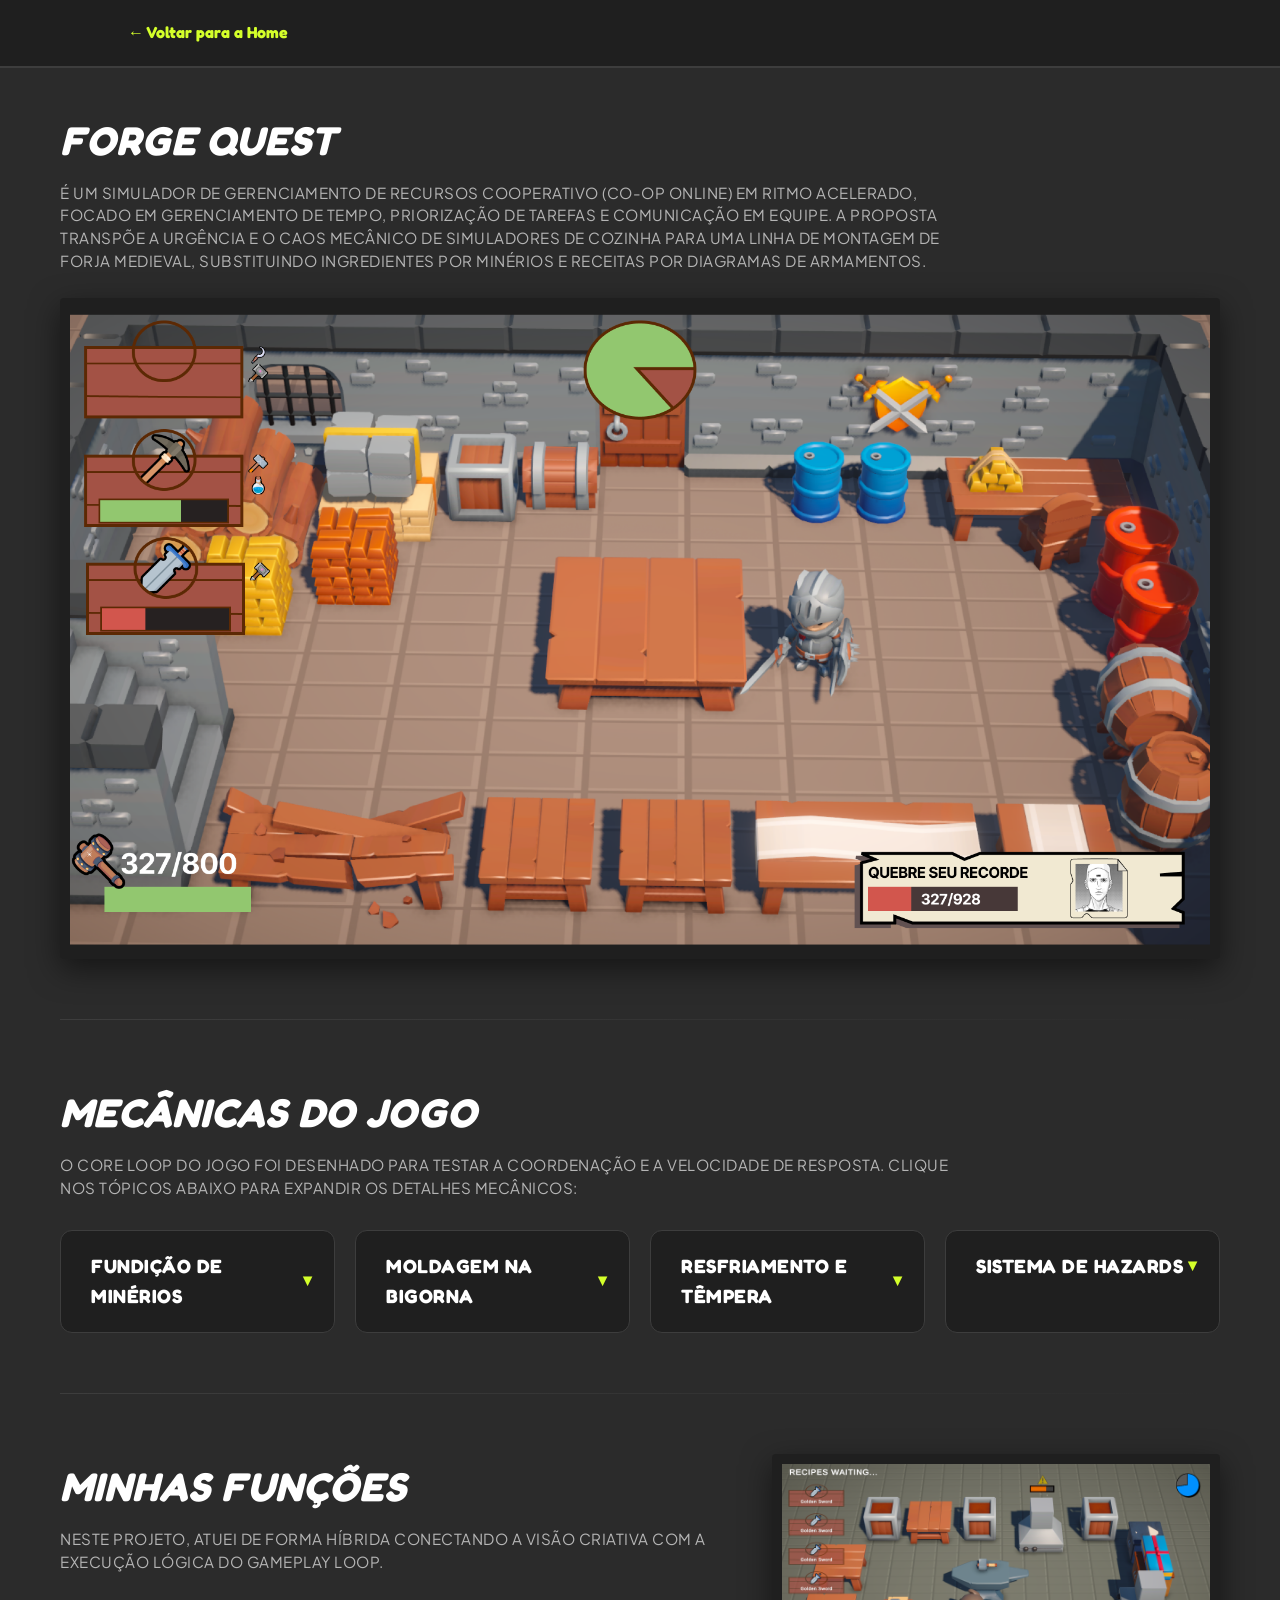
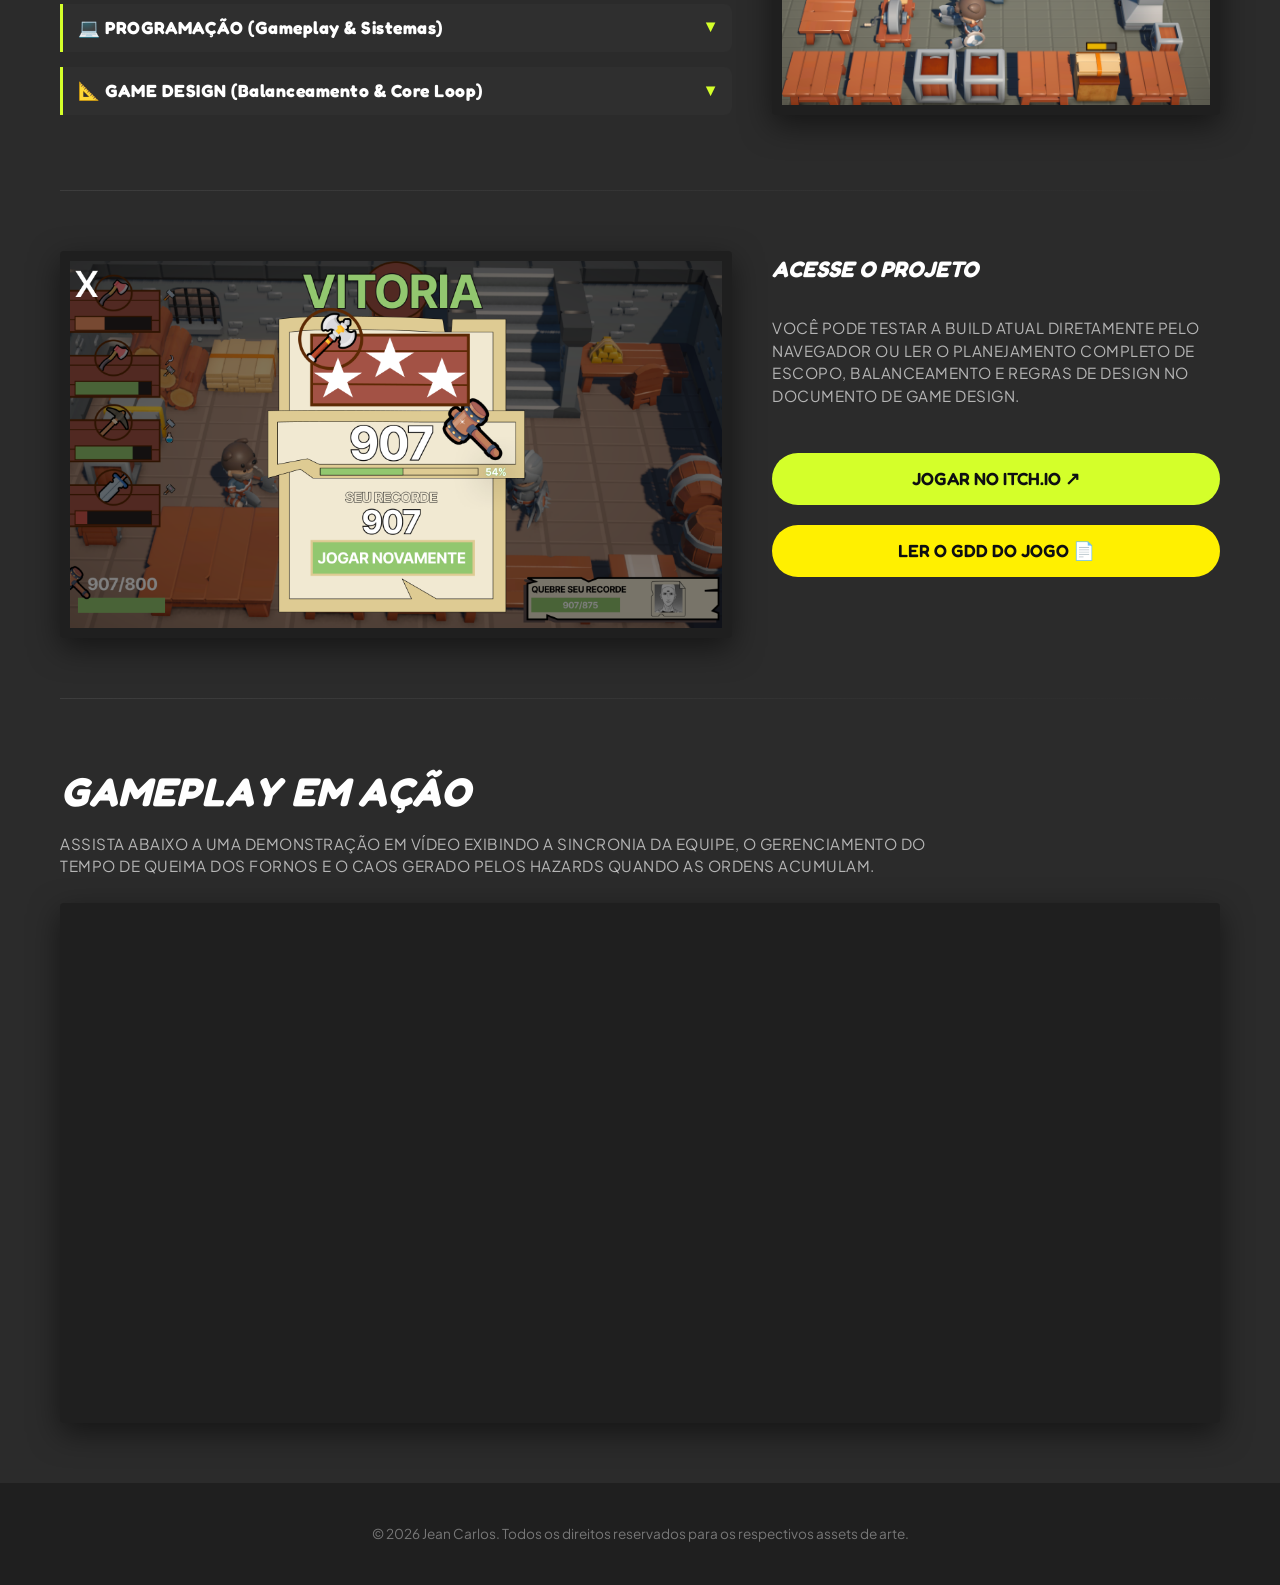
==== projetodetalhe_FORGEQUEST.html @ b70c37a9 "Add files via upload" ====
<!DOCTYPE html>
<html lang="pt-BR">
<head>
    <meta charset="UTF-8">
    <meta name="viewport" content="width=device-width, initial-scale=1.0">
    <title>Forge Quest - Detalhes do Desenvolvimento</title>
    <link rel="stylesheet" href="style.css">
</head>
<body class="body-detail">

    <nav class="detail-nav">
        <a href="index.html" class="btn-back">← Voltar para a Home</a>
    </nav>

    <main class="container-detail">

        <section class="detail-section">
            <h2 class="detail-title">FORGE QUEST</h2>
            <p class="detail-description">
                É um simulador de gerenciamento de recursos cooperativo (co-op online) em ritmo acelerado, focado em gerenciamento de tempo, priorização de tarefas e comunicação em equipe. A proposta transpõe a urgência e o caos mecânico de simuladores de cozinha para uma linha de montagem de forja medieval, substituindo ingredientes por minérios e receitas por diagramas de armamentos.
            </p>
            <div class="image-wrapper large-image">
                <img src="assets/jogo.png" alt="Interface Principal do Jogo Forge Quest">
            </div>
        </section>

        <hr class="detail-divider">

        <section class="detail-section">
            <h2 class="detail-title">Mecânicas do Jogo</h2>
            <p class="detail-description">
                O core loop do jogo foi desenhado para testar a coordenação e a velocidade de resposta. Clique nos tópicos abaixo para expandir os detalhes mecânicos:
            </p>

            <div class="mechanics-grid">
                <details class="mechanic-card">
                    <summary class="mechanic-summary">
                        <span class="mechanic-icon"></span>
                        <h4 class="mechanic-card-title">Fundição de Minérios</h4>
                        <span class="arrow-toggle">▼</span>
                    </summary>
                    <p class="detail-description mechanics-dropdown-text">
                        Os jogadores precisam coletar matéria-prima bruta e abastecer os fornos. Cada tipo de minério exige um tempo exato de aquecimento. Retirar antes resulta em material fraco; passar do tempo estraga o produto e gera riscos de acidente.
                    </p>
                </details>

                <details class="mechanic-card">
                    <summary class="mechanic-summary">
                        <span class="mechanic-icon"></span>
                        <h4 class="mechanic-card-title">Moldagem na Bigorna</h4>
                        <span class="arrow-toggle">▼</span>
                    </summary>
                    <p class="detail-description mechanics-dropdown-text">
                        Após o aquecimento, o metal deve ser moldado através de um sistema de mini-game baseado em tempo de reação (Quick Time Events). Golpes precisos garantem bônus de qualidade nas armas entregues ao rei.
                    </p>
                </details>

                <details class="mechanic-card">
                    <summary class="mechanic-summary">
                        <span class="mechanic-icon"></span>
                        <h4 class="mechanic-card-title">Resfriamento e Têmpera</h4>
                        <span class="arrow-toggle">▼</span>
                    </summary>
                    <p class="detail-description mechanics-dropdown-text">
                        A última etapa exige que as peças quentes passem pelos baldes de água. O processo deve ser imediato para não atrasar a linha de produção, demandando sincronia perfeita no revezamento dos itens entre os jogadores.
                    </p>
                </details>

                <details class="mechanic-card">
                    <summary class="mechanic-summary">
                        <span class="mechanic-icon"></span>
                        <h4 class="mechanic-card-title">Sistema de Hazards</h4>
                        <span class="arrow-toggle">▼</span>
                    </summary>
                    <p class="detail-description mechanics-dropdown-text">
                        O principal elemento caótico do ambiente. Estações de trabalho sobrecarregadas ou minérios esquecidos no calor iniciam focos de fogo de forma procedural. Os jogadores devem parar suas tarefas normais para conter o incêndio antes que a oficina quebre.
                    </p>
                </details>
            </div>
        </section>

        <hr class="detail-divider">

        <section class="detail-section grid-2-columns">
            <div class="side-text">
                <h2 class="detail-title">Minhas Funções</h2>
                <p class="detail-description" style="margin-bottom: 30px;">
                    Neste projeto, atuei de forma híbrida conectando a visão criativa com a execução lógica do gameplay loop.
                </p>

                <details class="role-subtopic">
                    <summary class="role-summary">
                        <h4 class="role-sub-title">💻 PROGRAMAÇÃO (Gameplay & Sistemas)</h4>
                        <span class="arrow-toggle">▼</span>
                    </summary>
                    <p class="detail-description role-dropdown-text">
                        Responsável pelo desenvolvimento da lógica dos estados de temperatura dos materiais, codificação do algoritmo procedural que distribui as ordens de armamentos com base no tempo de partida e calibração fina dos inputs na bigorna para garantir um feedback rápido e preciso ao jogador.
                    </p>
                </details>

                <details class="role-subtopic">
                    <summary class="role-summary">
                        <h4 class="role-sub-title">📐 GAME DESIGN (Balanceamento & Core Loop)</h4>
                        <span class="arrow-toggle">▼</span>
                    </summary>
                    <p class="detail-description role-dropdown-text">
                        Estruturação do fluxo de produção de itens para criar gargalos intencionais, gerenciamento de ritmo (pacing) através dos sistemas de hazards/incêndios e mapeamento da curva de dificuldade de cada partida para incentivar a cooperação extrema entre os jogadores.
                    </p>
                </details>
            </div>

            <div class="side-info" style="justify-content: center;">
                <div class="image-wrapper">
                    <img src="assets/BarTime2.png" alt="Demonstração técnica de mecânica ou código">
                </div>
            </div>
        </section>

        <hr class="detail-divider">

        <section class="detail-section grid-2-columns">
            <div class="image-wrapper">
                <img src="assets/vitoria.png" alt="Amostra do ambiente de Forge Quest">
            </div>
            <div class="side-info" style="justify-content: center; gap: 20px;">
                <h3 class="detail-subtitle">Acesse o Projeto</h3>
                <p class="detail-description">
                    Você pode testar a build atual diretamente pelo navegador ou ler o planejamento completo de escopo, balanceamento e regras de design no documento de Game Design.
                </p>
                <a href="LINK_DO_SEU_ITCH_IO" target="_blank" class="btn" style="text-align: center; text-transform: uppercase;">Jogar no Itch.io ↗</a>
                <a href="LINK_DO_SEU_GDD" target="_blank" class="btn" style="text-align: center; text-transform: uppercase; background-color: var(--accent-yellow);">Ler o GDD do Jogo 📄</a>
            </div>
        </section>

        <hr class="detail-divider">

        <section class="detail-section">
            <h2 class="detail-title">Gameplay em Ação</h2>
            <p class="detail-description">
                Assista abaixo a uma demonstração em vídeo exibindo a sincronia da equipe, o gerenciamento do tempo de queima dos fornos e o caos gerado pelos hazards quando as ordens acumulam.
            </p>
            
            <div class="image-wrapper large-image">
                <iframe 
                    width="100%" 
                    height="500" 
                    src="https://www.youtube.com/embed/OpC3bplRWCE" 
                    title="Forge Quest - Gameplay em Ação" 
                    frameborder="0" 
                    allow="accelerometer; autoplay; clipboard-write; encrypted-media; gyroscope; picture-in-picture; web-share" 
                    allowfullscreen 
                    style="border-radius: 4px; display: block;">
                </iframe>
            </div>
        </section>

    </main>

    <footer class="detail-footer">
        <p>&copy; 2026 Jean Carlos. Todos os direitos reservados para os respectivos assets de arte.</p>
    </footer>

</body>
</html>
---- style.css ----
/* ==========================================================================
   1. CONFIGURAÇÕES GERAIS E VARIÁVEIS
   ========================================================================== */
@import url('https://fonts.googleapis.com/css2?family=Fredoka:wght@300..700&family=Plus+Jakarta+Sans:wght@300..800&display=swap');

:root {
    --bg-dark: #0e0f11;
    --bg-light: #798b10;
    --accent-vibrant: #d4ff2a;
    --accent-yellow: #fff000;
    --text-light: #ffffff;
    --text-dark: #0e0f11;
    --card-bg-dark: #000000;
    
    --font-title: 'Fredoka', sans-serif;
    --font-body: 'Plus Jakarta Sans', sans-serif;
}

* {
    margin: 0;
    padding: 0;
    box-sizing: border-box;
    scroll-behavior: smooth;
}

body {
    font-family: var(--font-body);
    background-color: var(--bg-dark);
    color: var(--text-light);
    overflow-x: hidden;
    line-height: 1.6;
}

h1, h2, h3, h4 {
    font-family: var(--font-title);
    font-weight: 700;
}

img {
    max-width: 100%;
    display: block;
}

/* ==========================================================================
   2. COMPONENTES REUTILIZÁVEIS (BOTÕES E SEÇÕES)
   ========================================================================== */
.section-dark {
    background-color: var(--bg-dark);
    padding: 80px 10%;
}

.section-light {
    background-color: var(--bg-light);
    color: var(--text-dark);
    padding: 80px 10%;
}

.highlight {
    color: var(--accent-vibrant);
}

.btn {
    display: inline-block;
    background-color: var(--accent-vibrant);
    color: var(--text-dark);
    padding: 12px 35px;
    border-radius: 50px;
    font-family: var(--font-title);
    font-size: 1.1rem;
    text-decoration: none;
    font-weight: 600;
    transition: transform 0.2s ease, box-shadow 0.2s ease;
}

.btn:hover {
    transform: translateY(-3px);
    box-shadow: 0 5px 15px rgba(212, 255, 42, 0.4);
}

.social-icons {
    display: flex;
    gap: 15px;
    margin-top: 30px;
}

.social-icons a img {
    width: 35px;
    height: 35px;
    transition: transform 0.2s;
    filter: brightness(0) invert(1);
}

.social-icons a:hover img {
    transform: scale(1.1);
}

/* ==========================================================================
   3. CABEÇALHO / HERO SECTION
   ========================================================================== */
.header-main {
    display: flex;
    align-items: center;
    justify-content: space-between;
    min-height: 90vh;
    gap: 50px;
}

.header-main .content-left {
    flex: 1;
    max-width: 600px;
}

.header-main h1 {
    font-size: 3.5rem;
    margin-bottom: 10px;
    line-height: 1.2;
}

.header-main .subtitle {
    color: var(--accent-yellow);
    font-size: 1.3rem;
    font-weight: 600;
    margin-bottom: 20px;
}

.header-main p {
    font-size: 1.1rem;
    color: #a0a0a0;
    margin-bottom: 30px;
}

.header-main .content-right {
    flex: 1;
    display: flex;
    flex-direction: column;
    align-items: center;
    position: relative;
}

.profile-image {
    width: 320px; 
    height: 320px; 
    border-radius: 50%; 
    object-fit: cover; 
    border: 4px solid var(--accent-vibrant); 
    margin: 0 auto;
}

.portfolio-tagline {
    margin-top: 20px;
    font-family: var(--font-title);
    font-size: 1.8rem;
    text-align: center;
    line-height: 1.1;
}

.accent-font {
    color: var(--accent-yellow);
    font-style: italic;
    font-size: 1.5rem;
}

/* ==========================================================================
   4. SEÇÃO O QUE EU FAÇO (CARDS VERDES)
   ========================================================================== */
.services-section h2 {
    font-size: 3rem;
    text-align: center;
    margin-bottom: 50px;
    color: var(--text-light);
}

.services-grid {
    display: grid;
    grid-template-columns: repeat(auto-fit, minmax(280px, 1fr));
    gap: 30px;
}

.service-card {
    background-color: var(--accent-vibrant);
    border-radius: 24px;
    padding: 25px;
    display: flex;
    flex-direction: column;
    align-items: center;
    text-align: center;
    border: 3px solid var(--bg-dark);
}

.service-card img {
    width: 100%;
    height: 180px;
    object-fit: cover;
    border-radius: 18px;
    margin-bottom: 20px;
}

.service-card h3 {
    font-size: 1.5rem;
    margin-bottom: 15px;
    color: var(--text-dark);
}

.service-card p {
    font-size: 0.95rem;
    color: #222;
    margin-bottom: 20px;
    flex-grow: 1;
}

.tools {
    background-color: var(--card-bg-dark);
    width: 100%;
    padding: 15px;
    border-radius: 16px;
    display: flex;
    flex-wrap: wrap;
    gap: 8px;
    justify-content: center;
}

.tools span {
    background-color: #1a1c20;
    color: var(--accent-vibrant);
    padding: 5px 12px;
    border-radius: 20px;
    font-size: 0.8rem;
    font-weight: bold;
}

/* ==========================================================================
   5. SEÇÃO PROJETOS EM DESTAQUE
   ========================================================================== */
.projects-section h2 {
    font-size: 3rem;
    text-align: center;
    margin-bottom: 10px;
}

.projects-section .tagline {
    text-align: center;
    color: #a0a0a0;
    margin-bottom: 60px;
    font-size: 1.1rem;
}

.projects-showcase {
    display: flex;
    flex-direction: column;
    gap: 40px;
}

.project-item {
    display: flex;
    background-color: var(--accent-yellow);
    color: var(--text-dark);
    text-decoration: none;
    border-radius: 30px;
    overflow: hidden;
    align-items: center;
    transition: transform 0.3s ease;
}

.project-item:hover {
    transform: scale(1.02);
}

.project-right {
    background-color: var(--accent-vibrant);
}

.project-item img {
    width: 50%;
    height: 350px;
    object-fit: cover;
}

.project-text {
    width: 50%;
    padding: 50px;
    display: flex;
    flex-direction: column;
    justify-content: center;
}

.project-text h4 {
    font-size: 2.2rem;
    margin-bottom: 15px;
}

.project-text p {
    font-size: 1.1rem;
    margin-bottom: 30px;
    color: #111;
}

.view-project {
    font-family: var(--font-title);
    font-weight: bold;
    font-size: 1.1rem;
    display: inline-flex;
    align-items: center;
    gap: 5px;
}

.view-project::after {
    content: ' ↗';
}

/* ==========================================================================
   6. SEÇÃO CONTATO (FAÇA SEU PEDIDO)
   ========================================================================== */
.contact-card {
    background-color: var(--card-bg-dark);
    color: var(--text-light);
    border-radius: 40px;
    padding: 60px;
    max-width: 800px;         
    margin: 0 auto;           
    text-align: center;       
    display: flex;
    flex-direction: column;   
    align-items: center;      
    justify-content: center;
    gap: 20px;
}

.contact-text {
    width: 100%;             
    display: flex;
    flex-direction: column;
    align-items: center;      
}

.contact-text h3 {
    font-size: 3.5rem;
    line-height: 1.1;
    margin-bottom: 20px;
    color: var(--text-light);
}

.contact-text p {
    color: #a0a0a0;
    font-size: 1.1rem;
    margin-bottom: 30px;
    max-width: 500px;
    margin-left: auto;        
    margin-right: auto;       
}

.social-vertical {
    display: flex;
    flex-direction: row;
    gap: 15px;
    margin-bottom: 35px;
    align-items: center;      
}

.social-vertical a {
    color: var(--text-light);
    text-decoration: none;
    display: flex;
    align-items: center;
    gap: 10px;
    font-size: 1.1rem;
}

.contact-cta {
    width: 100%;
    display: flex;
    justify-content: center;  
}

.contact-image {
    flex: 1;
    display: flex;
    justify-content: center;
}

.contact-image img {
    max-height: 400px;
    border-radius: 30px;
    object-fit: cover;
}

/* ==========================================================================
   7. RESPONSIVIDADE PÁGINA PRINCIPAL (MOBILE)
   ========================================================================== */
@media (max-width: 968px) {
    .header-main {
        flex-direction: column-reverse;
        text-align: center;
        padding-top: 40px;
    }
    
    .social-icons {
        justify-content: center;
    }

    .project-item {
        flex-direction: column !important; 
    }

    .project-item img, .project-text {
        width: 100%;
    }

    .project-text {
        padding: 30px;
    }

    .contact-card {
        flex-direction: column;
        padding: 40px 20px;
        text-align: center;
    }

    .contact-text h3 {
        font-size: 2.5rem;
    }

    .social-vertical a {
        justify-content: center;
    }
}

/* ==========================================================================
   8. ESTILOS EXCLUSIVOS DA PÁGINA DE DETALHES (PROJETO INTERNO)
   ========================================================================== */
.body-detail {
    background-color: #2b2b2b;
    color: #e5e5e5;
}

.detail-nav {
    display: flex;
    justify-content: space-between;
    align-items: center;
    padding: 20px 10%;
    background-color: #1f1f1f;
    border-bottom: 2px solid #3d3d3d;
    position: sticky;
    top: 0;
    z-index: 1000;
}

.btn-back {
    color: var(--accent-vibrant);
    text-decoration: none;
    font-family: var(--font-title);
    font-weight: bold;
    transition: color 0.2s;
}

.btn-back:hover {
    color: var(--accent-yellow);
}

.game-title-nav {
    font-size: 1.1rem;
    color: #b5b5b5;
}

.container-detail {
    max-width: 1200px;
    margin: 40px auto;
    padding: 0 20px;
}

.detail-section {
    margin-bottom: 60px;
}

.detail-title {
    font-family: var(--font-title);
    font-size: 2.5rem;
    font-style: italic;
    color: #ffffff;
    text-transform: uppercase;
    letter-spacing: 1px;
    margin-bottom: 10px;
}

.detail-subtitle {
    font-family: var(--font-title);
    font-size: 1.4rem;
    font-style: italic;
    color: #ffffff;
    text-transform: uppercase;
    margin-bottom: 10px;
}

.detail-description {
    font-family: var(--font-body);
    font-size: 0.95rem;
    color: #b5b5b5;
    text-transform: uppercase; 
    letter-spacing: 0.5px;
    max-width: 900px;
    margin-bottom: 25px;
    line-height: 1.5;
}

.image-wrapper {
    background-color: #1f1f1f;
    padding: 10px;
    border-radius: 4px;
    box-shadow: 0 10px 30px rgba(0,0,0,0.5);
}

.image-wrapper img {
    width: 100%;
    height: auto;
    display: block;
}

.grid-2-columns {
    display: grid;
    grid-template-columns: 1.2fr 0.8fr;
    gap: 40px;
    align-items: start;
}

.side-info {
    display: flex;
    flex-direction: column;
    gap: 20px;
}

.small-ship {
    max-width: 250px;
    align-self: flex-start;
}

.detail-divider {
    border: none;
    height: 1px;
    background: linear-gradient(to right, #3d3d3d, transparent);
    margin: 60px 0;
}

.detail-footer {
    text-align: center;
    padding: 40px;
    background-color: #1f1f1f;
    color: #777;
    font-size: 0.85rem;
}

/* ==========================================================================
   9. SISTEMA INTERATIVO DE RETRAÇÃO (DETAILS & SUMMARY)
   ========================================================================== */
summary::-webkit-details-marker {
    display: none;
}

summary {
    display: flex;
    align-items: center;
    justify-content: space-between;
    cursor: pointer;
    list-style: none;
    outline: none;
}

.arrow-toggle {
    color: var(--accent-vibrant);
    font-size: 0.8rem;
    transition: transform 0.2s ease;
}

details[open] .arrow-toggle {
    transform: rotate(180deg);
    color: var(--accent-yellow);
}

/* Grid de Mecânicas */
.mechanics-grid {
    display: grid;
    grid-template-columns: repeat(auto-fit, minmax(250px, 1fr));
    gap: 20px;
    margin-top: 30px;
}

.mechanic-card {
    background-color: #1f1f1f;
    border: 1px solid #3d3d3d;
    padding: 20px;
    border-radius: 12px;
    transition: border-color 0.2s ease;
}

.mechanic-card:hover {
    border-color: var(--accent-vibrant);
}

.mechanic-summary {
    width: 100%;
}

.mechanic-summary .mechanic-card-title {
    margin-bottom: 0;
    flex-grow: 1;
    padding-left: 10px;
}

.mechanic-card-title {
    font-family: var(--font-title);
    font-size: 1.2rem;
    color: #ffffff;
    text-transform: uppercase;
    letter-spacing: 0.5px;
}

.mechanics-dropdown-text {
    margin-top: 15px;
    font-size: 0.85rem !important;
    line-height: 1.4;
}

/* Blocos de Funções (Role) */
.role-subtopic {
    margin-bottom: 15px;
    padding: 10px 15px;
    border-left: 3px solid var(--accent-vibrant);
    background-color: rgba(255, 255, 255, 0.02);
    border-radius: 0 8px 8px 0;
}

.role-summary .role-sub-title {
    margin-bottom: 0;
    flex-grow: 1;
}

.role-sub-title {
    font-family: var(--font-title);
    font-size: 1.1rem;
    color: #ffffff;
    letter-spacing: 0.5px;
}

.role-dropdown-text {
    margin-top: 12px;
    padding-top: 5px;
}

/* Responsividade da Página Interna */
@media (max-width: 768px) {
    .grid-2-columns {
        grid-template-columns: 1fr;
    }
    .detail-title {
        font-size: 2rem;
    }
    .small-ship {
        max-width: 100%;
    }
}
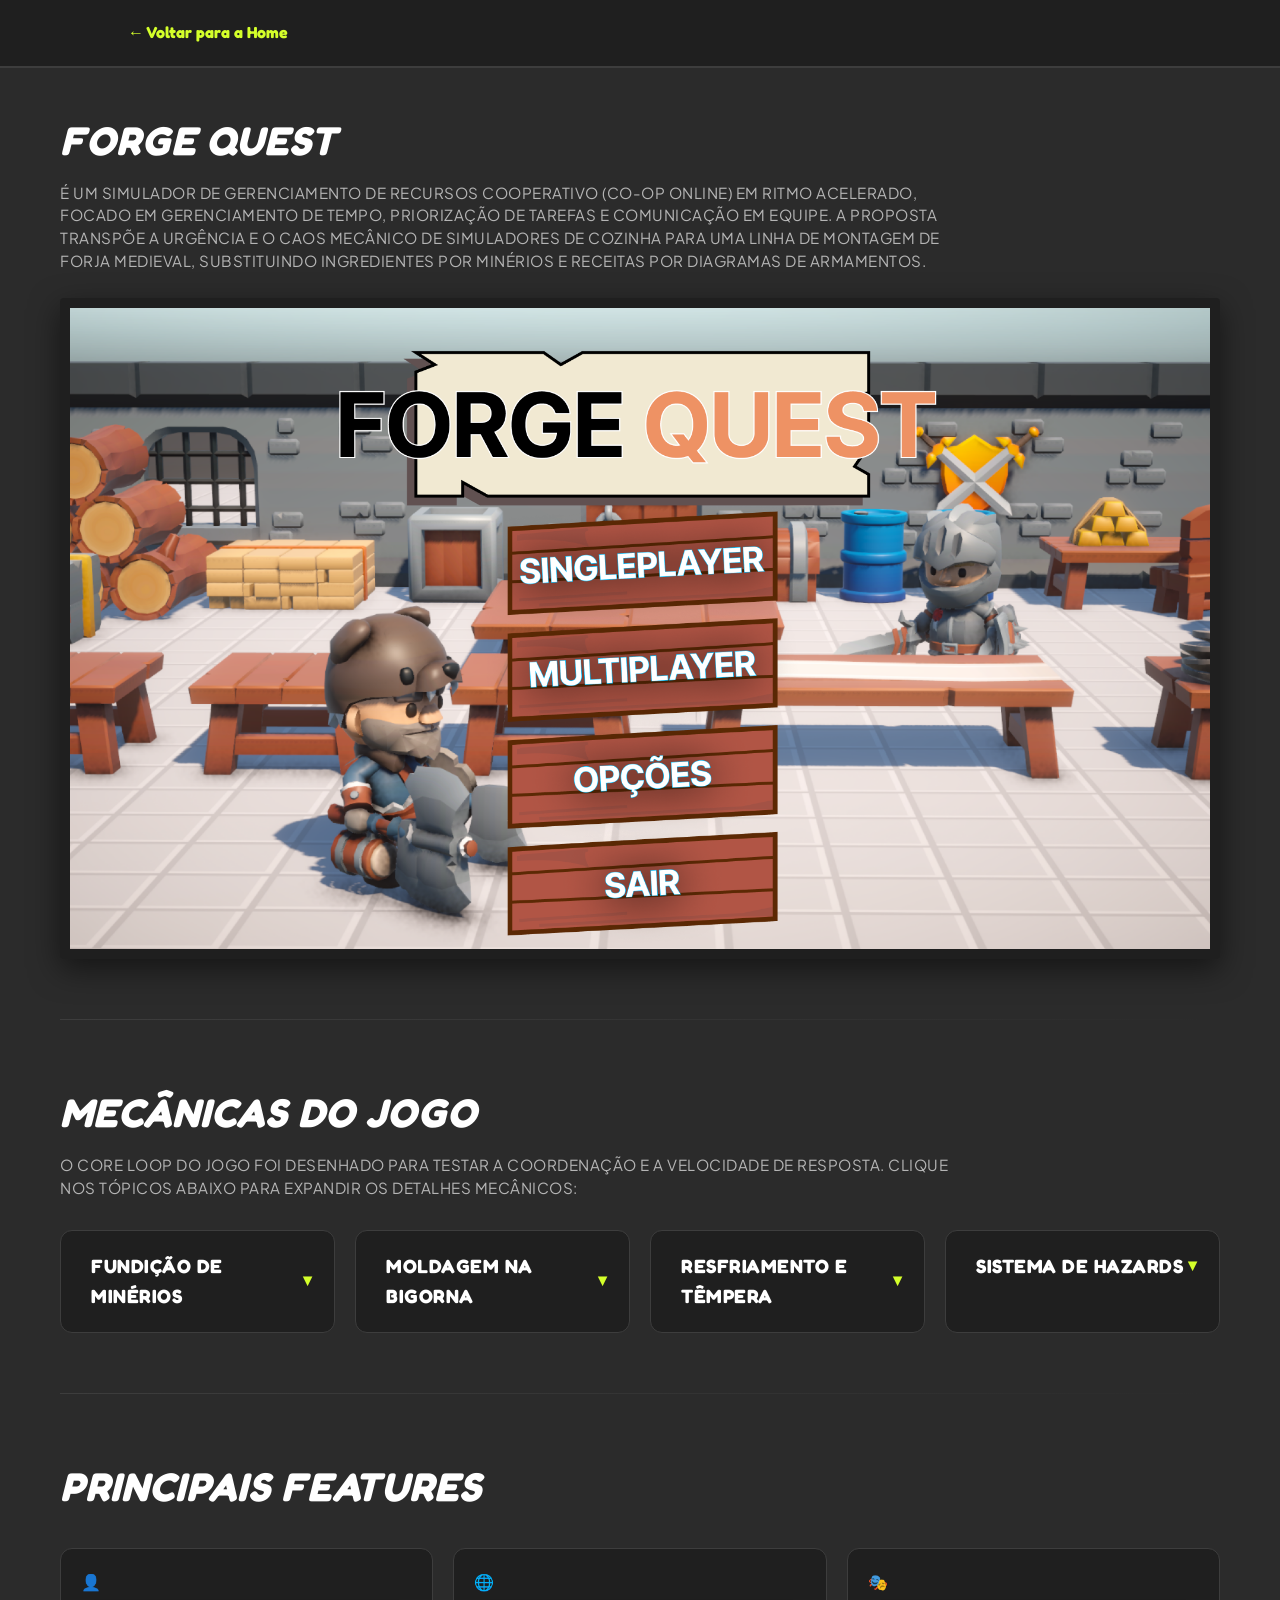
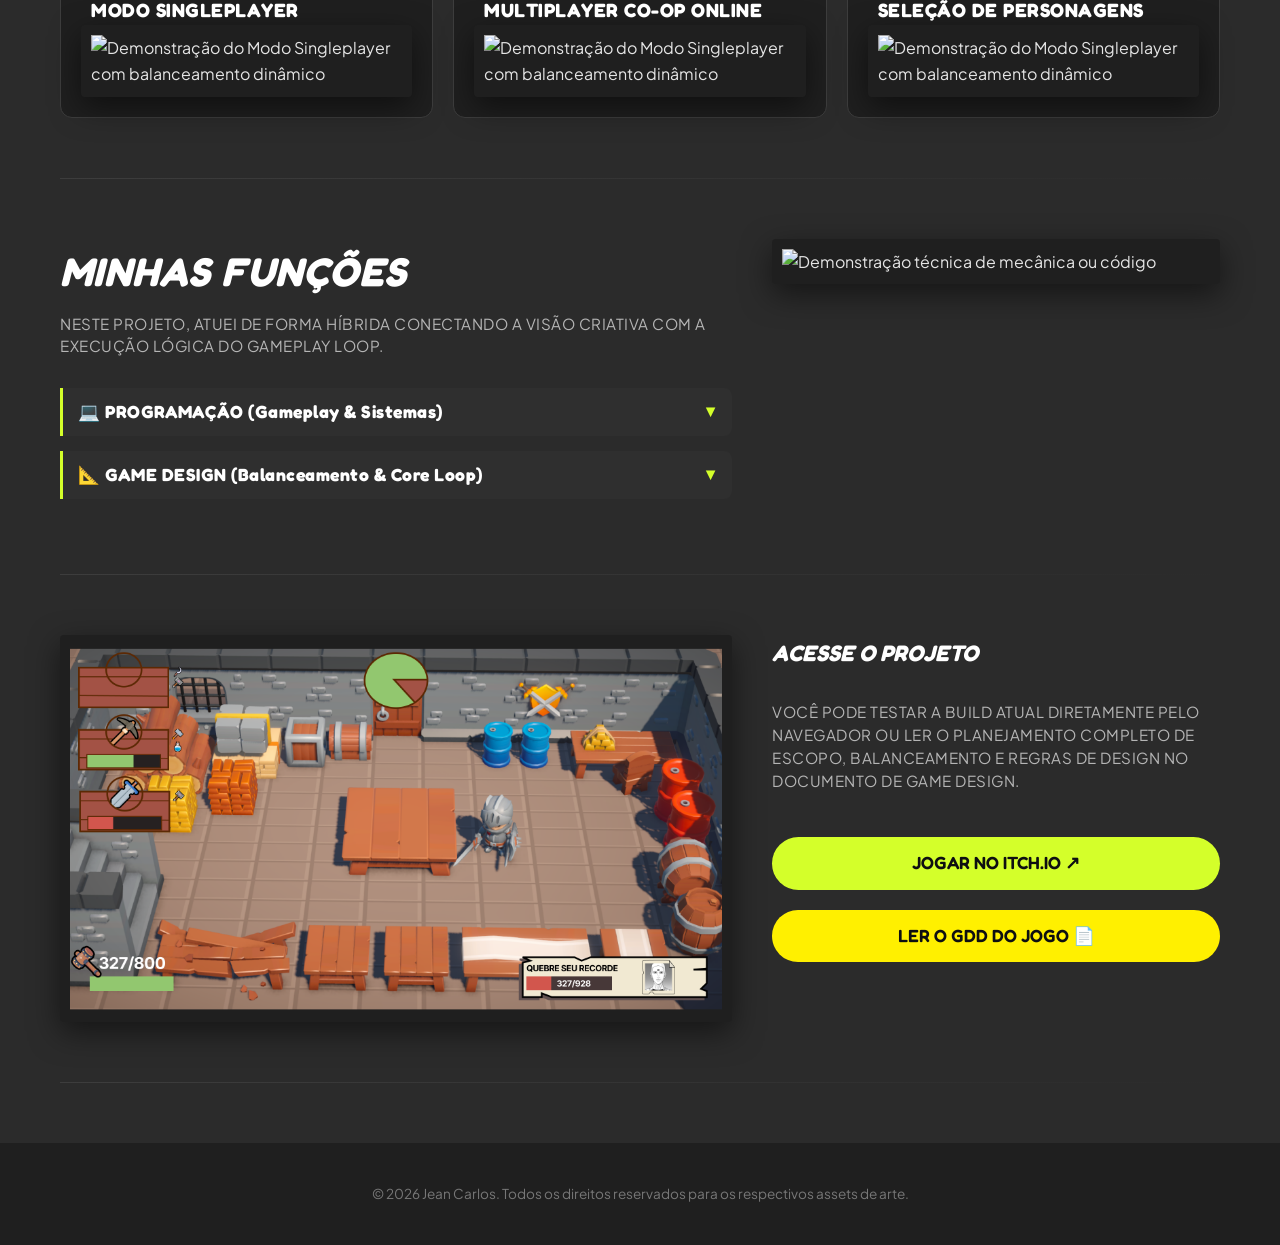
==== commit 6cfab88b: "Add files via upload" ====
--- a/projetodetalhe_FORGEQUEST.html
+++ b/projetodetalhe_FORGEQUEST.html
@@ -20,7 +20,7 @@
                 É um simulador de gerenciamento de recursos cooperativo (co-op online) em ritmo acelerado, focado em gerenciamento de tempo, priorização de tarefas e comunicação em equipe. A proposta transpõe a urgência e o caos mecânico de simuladores de cozinha para uma linha de montagem de forja medieval, substituindo ingredientes por minérios e receitas por diagramas de armamentos.
             </p>
             <div class="image-wrapper large-image">
-                <img src="assets/jogo.png" alt="Interface Principal do Jogo Forge Quest">
+                <img src="assets/Menu.png" alt="Interface Principal do Jogo Forge Quest">
             </div>
         </section>
 
@@ -81,6 +81,48 @@
 
         <hr class="detail-divider">
 
+        <section class="detail-section">
+            <h2 class="detail-title">Principais Features</h2>
+
+            <div class="mechanics-grid">
+                <!-- Card 1: Singleplayer -->
+                <div class="mechanic-card static-card">
+                    <div class="mechanic-summary">
+                        <span class="mechanic-icon">👤</span>
+                        <h4 class="mechanic-card-title">Modo Singleplayer</h4>
+                    </div>
+                    <div class="image-wrapper" style="border-radius: 4px; overflow: hidden;">
+                        <img src="assets/ForgeQuestGameplay.png" alt="Demonstração do Modo Singleplayer com balanceamento dinâmico">
+                    </div>
+                </div>
+
+                <!-- Card 2: Multiplayer Online -->
+                <div class="mechanic-card static-card">
+                    <div class="mechanic-summary">
+                        <span class="mechanic-icon">🌐</span>
+                        <h4 class="mechanic-card-title">Multiplayer Co-op Online</h4>
+                    </div>
+                    <div class="image-wrapper" style="border-radius: 4px; overflow: hidden;">
+                        <img src="assets/Multiplayer.png" alt="Demonstração do Modo Singleplayer com balanceamento dinâmico">
+                    </div>
+                </div>
+
+                <!-- Card 3: Seleção de Personagem -->
+                <div class="mechanic-card static-card">
+                    <div class="mechanic-summary">
+                        <span class="mechanic-icon">🎭</span>
+                        <h4 class="mechanic-card-title">Seleção de Personagens</h4>
+                    </div>
+                    <div class="image-wrapper" style="border-radius: 4px; overflow: hidden;">
+                        <img src="assets/SelectCharacterUI.png" alt="Demonstração do Modo Singleplayer com balanceamento dinâmico">
+                    </div>
+                </div>
+            </div>
+        </section>
+        <!-- FIM DA NOVA SEÇÃO -->
+
+        <hr class="detail-divider">
+
         <section class="detail-section grid-2-columns">
             <div class="side-text">
                 <h2 class="detail-title">Minhas Funções</h2>
@@ -94,7 +136,9 @@
                         <span class="arrow-toggle">▼</span>
                     </summary>
                     <p class="detail-description role-dropdown-text">
-                        Responsável pelo desenvolvimento da lógica dos estados de temperatura dos materiais, codificação do algoritmo procedural que distribui as ordens de armamentos com base no tempo de partida e calibração fina dos inputs na bigorna para garantir um feedback rápido e preciso ao jogador.
+                        Responsável pelo desenvolvimento e estruturação dos sistemas base (core) do jogo, garantindo a estabilidade, fluxo de gameplay e a integração eficiente de todas as mecânicas.
+
+ Projetei e codifiquei toda a lógica de rede para o modo cooperativo (co-op), assegurando a sincronização em tempo real entre os jogadores e uma experiência de partida fluida e otimizada.
                     </p>
                 </details>
 
@@ -111,7 +155,7 @@
 
             <div class="side-info" style="justify-content: center;">
                 <div class="image-wrapper">
-                    <img src="assets/BarTime2.png" alt="Demonstração técnica de mecânica ou código">
+                    <img src="assets/ForgeQuestGameplay.png" alt="Demonstração técnica de mecânica ou código">
                 </div>
             </div>
         </section>
@@ -120,39 +164,19 @@
 
         <section class="detail-section grid-2-columns">
             <div class="image-wrapper">
-                <img src="assets/vitoria.png" alt="Amostra do ambiente de Forge Quest">
+                <img src="assets/jogo.png" alt="Amostra do ambiente de Forge Quest">
             </div>
             <div class="side-info" style="justify-content: center; gap: 20px;">
                 <h3 class="detail-subtitle">Acesse o Projeto</h3>
                 <p class="detail-description">
                     Você pode testar a build atual diretamente pelo navegador ou ler o planejamento completo de escopo, balanceamento e regras de design no documento de Game Design.
                 </p>
-                <a href="LINK_DO_SEU_ITCH_IO" target="_blank" class="btn" style="text-align: center; text-transform: uppercase;">Jogar no Itch.io ↗</a>
+                <a href="https://dustin21.itch.io/forge-quest" target="_blank" class="btn" style="text-align: center; text-transform: uppercase;">Jogar no Itch.io ↗</a>
                 <a href="LINK_DO_SEU_GDD" target="_blank" class="btn" style="text-align: center; text-transform: uppercase; background-color: var(--accent-yellow);">Ler o GDD do Jogo 📄</a>
             </div>
         </section>
 
         <hr class="detail-divider">
-
-        <section class="detail-section">
-            <h2 class="detail-title">Gameplay em Ação</h2>
-            <p class="detail-description">
-                Assista abaixo a uma demonstração em vídeo exibindo a sincronia da equipe, o gerenciamento do tempo de queima dos fornos e o caos gerado pelos hazards quando as ordens acumulam.
-            </p>
-            
-            <div class="image-wrapper large-image">
-                <iframe 
-                    width="100%" 
-                    height="500" 
-                    src="https://www.youtube.com/embed/OpC3bplRWCE" 
-                    title="Forge Quest - Gameplay em Ação" 
-                    frameborder="0" 
-                    allow="accelerometer; autoplay; clipboard-write; encrypted-media; gyroscope; picture-in-picture; web-share" 
-                    allowfullscreen 
-                    style="border-radius: 4px; display: block;">
-                </iframe>
-            </div>
-        </section>
 
     </main>
 
